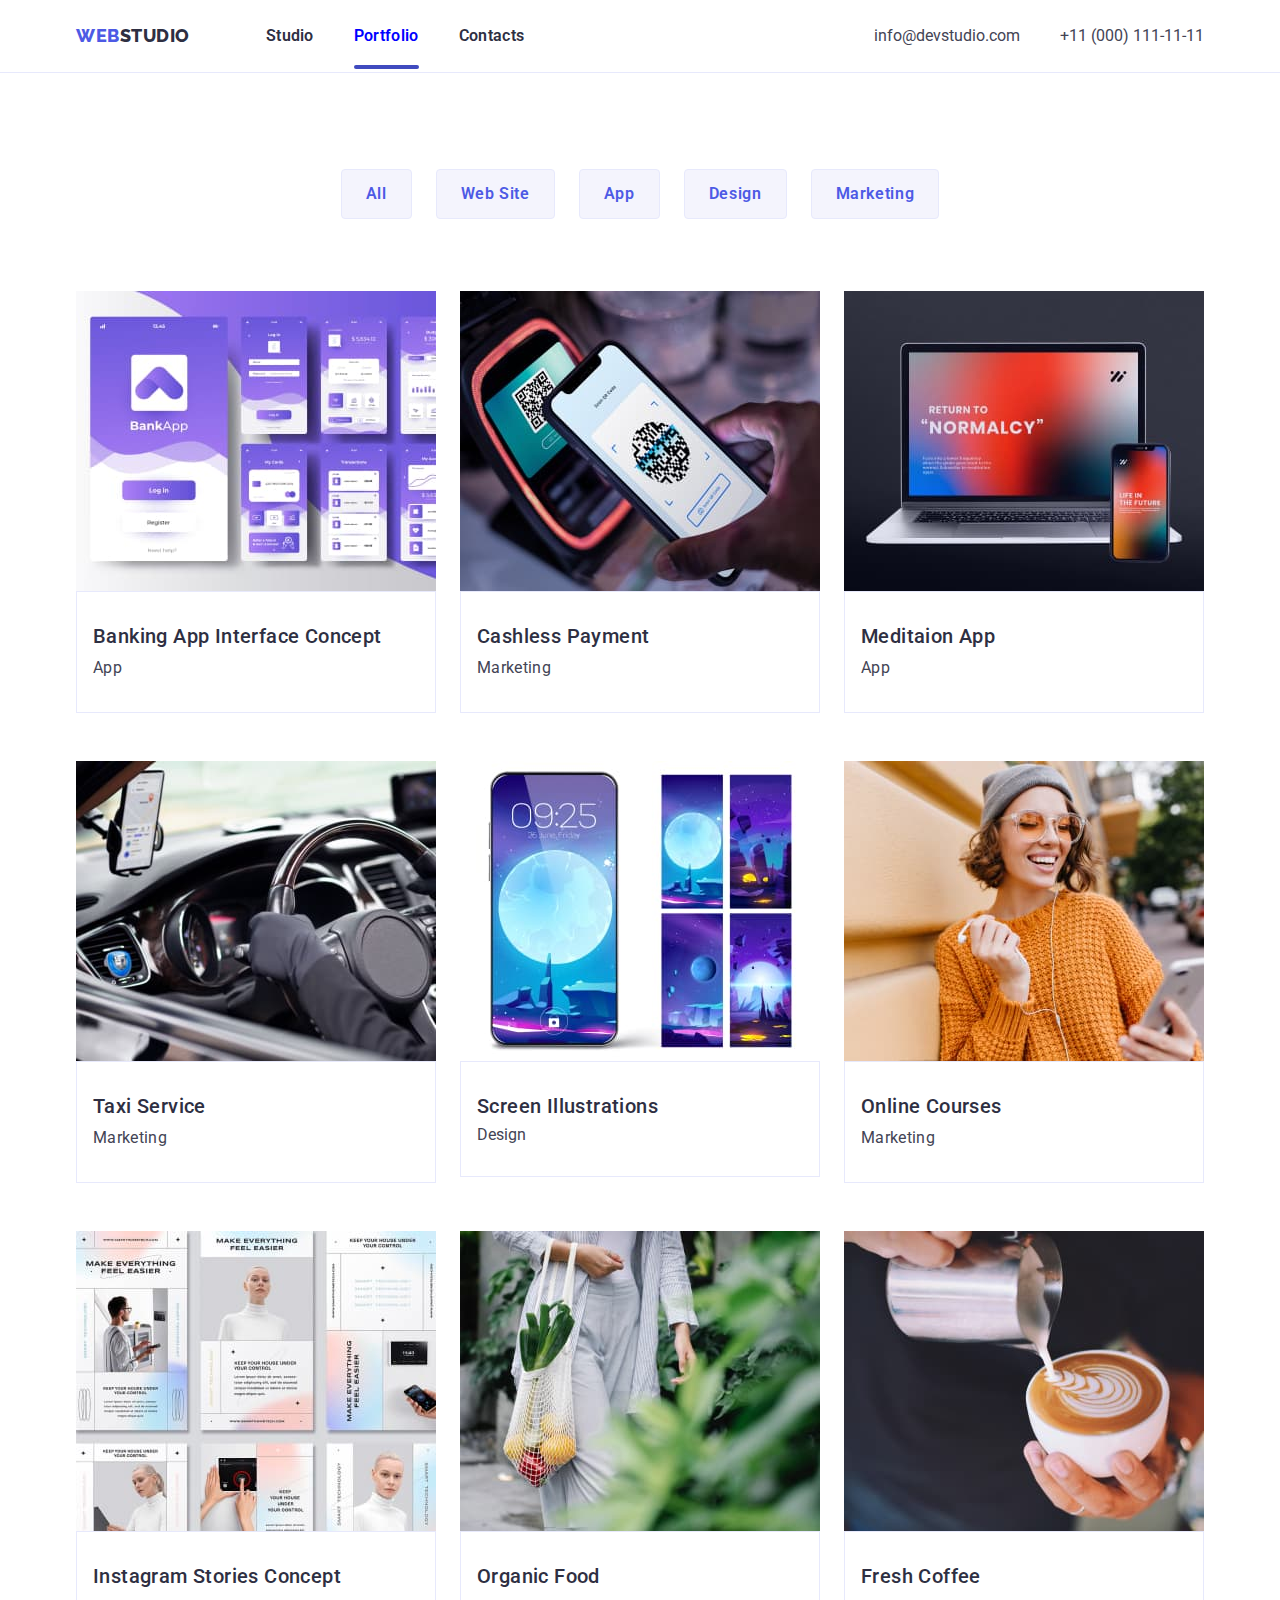
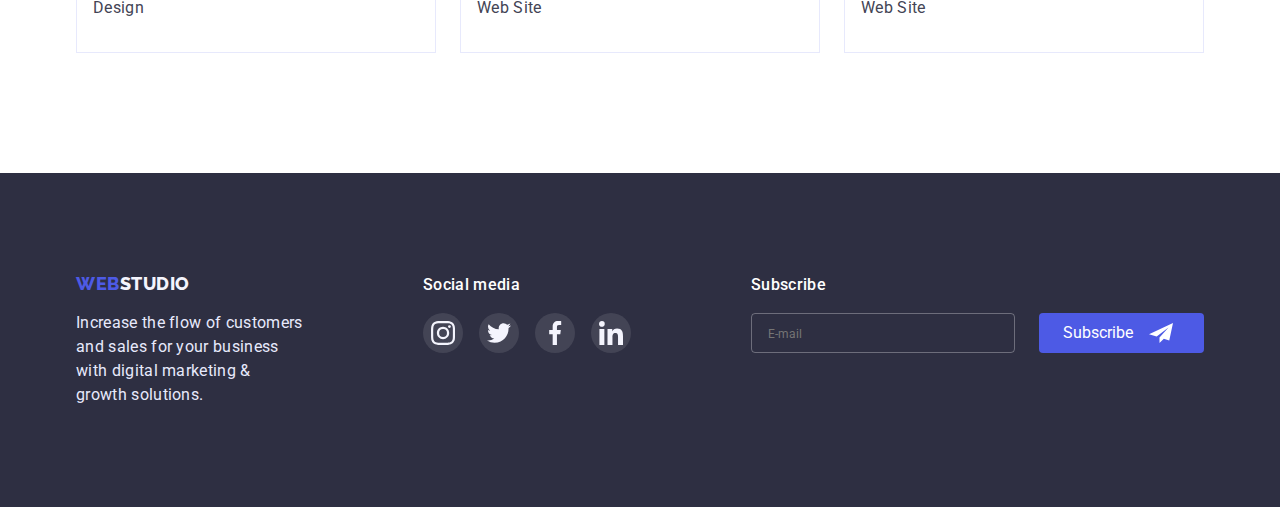
==== portfolio.html @ 8c93fc00 "start" ====
<!DOCTYPE html>
<html lang="en">
  <head>
    <meta charset="UTF-8" />
    <meta http-equiv="X-UA-Compatible" content="IE=edge" />
    <meta name="viewport" content="width=device-width, initial-scale=1.0" />
    <title>Web Studio</title>
    <link rel="preconnect" href="https://fonts.googleapis.com" />
    <link rel="preconnect" href="https://fonts.gstatic.com" crossorigin />
    <link
      href="https://fonts.googleapis.com/css2?family=Raleway:wght@800&family=Roboto:wght@400;500;700;900&display=swap"
      rel="stylesheet"
    />
    <link
      rel="stylesheet"
      href="https://cdnjs.cloudflare.com/ajax/libs/modern-normalize/1.1.0/modern-normalize.min.css"
    />
    <link rel="stylesheet" href="./css/styles.css" />
  </head>
  <body class="site-body">
    <header class="header">
      <div class="container">
        <nav class="header-navigation">
          <a href="./index.html" class="header-logo link logo"
            >WEB<span class="logo-studio">STUDIO</span></a
          >
          <ul class="header-list list">
            <li class="header-item">
              <a class="header-link link" href="./index.html">Studio</a>
            </li>
            <li class="header-item">
              <a class="header-link link current" href="./portfolio.html"
                >Portfolio</a
              >
            </li>
            <li class="header-item">
              <a class="header-link link" href="">Contacts</a>
            </li>
          </ul>
        </nav>
        <a class="header-email link" href="mailto:info@devstudio.com"
          >info@devstudio.com
        </a>
        <a class="header-tel link" href="tel:110001111111"
          >+11 (000) 111-11-11</a
        >
      </div>
    </header>
    <main>
      <section class="filters section">
        <div class="container">
          <h1 class="visually-hidden">Filters</h1>
          <ul class="filters-list list">
            <li class="filters-item">
              <button type="button" class="filters-button btn">All</button>
            </li>
            <li class="filters-item">
              <button type="button" class="filters-button btn">Web Site</button>
            </li>
            <li class="filters-item">
              <button type="button" class="filters-button btn">App</button>
            </li>
            <li class="filters-item">
              <button type="button" class="filters-button btn">Design</button>
            </li>
            <li class="filters-item">
              <button type="button" class="filters-button btn">
                Marketing
              </button>
            </li>
          </ul>
          <ul class="content-list">
            <li class="content list">
              <div class="content-top-wrap">
                <img
                  src="./images/banking-app.jpg"
                  alt="banking-app"
                  width="360"
                  height="300"
                />
                <p class="content-top-text">
                  14 Stylish and User-Friendly App Design Concepts · Task
                  Manager App · Calorie Tracker App · Exotic Fruit Ecommerce App
                  · Cloud Storage App
                </p>
              </div>
              <div class="content-card">
                <h2 class="content-title title">
                  Banking App Interface Concept
                </h2>
                <p class="content-text text">App</p>
              </div>
            </li>
            <li class="content list">
              <div class="content-top-wrap">
                <img
                  src="./images/cashless-payment.jpg"
                  alt="cashless-payment"
                  width="360"
                  height="300"
                />
                <p class="content-top-text">
                  14 Stylish and User-Friendly App Design Concepts · Task
                  Manager App · Calorie Tracker App · Exotic Fruit Ecommerce App
                  · Cloud Storage App
                </p>
              </div>
              <div class="content-card">
                <h2 class="content-title title">Cashless Payment</h2>
                <p class="content-text text">Marketing</p>
              </div>
            </li>
            <li class="content list">
              <div class="content-top-wrap">
                <img
                  src="./images/meditaion-app.jpg"
                  alt="meditaion-app"
                  width="360"
                  height="300"
                />
                <p class="content-top-text">
                  14 Stylish and User-Friendly App Design Concepts · Task
                  Manager App · Calorie Tracker App · Exotic Fruit Ecommerce App
                  · Cloud Storage App
                </p>
              </div>
              <div class="content-card">
                <h2 class="content-title title">Meditaion App</h2>
                <p class="content-text text">App</p>
              </div>
            </li>
            <li class="content list">
              <div class="content-top-wrap">
                <img
                  src="./images/taxi-service.jpg"
                  alt="taxi-service"
                  width="360"
                  height="300"
                />
                <p class="content-top-text">
                  14 Stylish and User-Friendly App Design Concepts · Task
                  Manager App · Calorie Tracker App · Exotic Fruit Ecommerce App
                  · Cloud Storage App
                </p>
              </div>
              <div class="content-card">
                <h2 class="content-title title">Taxi Service</h2>
                <p class="content-text text">Marketing</p>
              </div>
            </li>
            <li class="content list">
              <div class="content-top-wrap">
                <img
                  src="./images/screen-illustrations.jpg"
                  alt="screen-illustrations"
                  width="360"
                  height="300"
                />
                <p class="content-top-text">
                  14 Stylish and User-Friendly App Design Concepts · Task
                  Manager App · Calorie Tracker App · Exotic Fruit Ecommerce App
                  · Cloud Storage App
                </p>
              </div>
              <div class="content-card">
                <h2 class="content-title title">Screen Illustrations</h2>
                <p class="content-text textt">Design</p>
              </div>
            </li>
            <li class="content list">
              <div class="content-top-wrap">
                <img
                  src="./images/online-courses.jpg"
                  alt="online-courses"
                  width="360"
                  height="300"
                />
                <p class="content-top-text">
                  14 Stylish and User-Friendly App Design Concepts · Task
                  Manager App · Calorie Tracker App · Exotic Fruit Ecommerce App
                  · Cloud Storage App
                </p>
              </div>
              <div class="content-card">
                <h2 class="content-title title">Online Courses</h2>
                <p class="content-text text">Marketing</p>
              </div>
            </li>
            <li class="content list">
              <div class="content-top-wrap">
                <img
                  src="./images/instagram-stories.jpg"
                  alt="instagram-stories"
                  width="360"
                  height="300"
                />
                <p class="content-top-text">
                  14 Stylish and User-Friendly App Design Concepts · Task
                  Manager App · Calorie Tracker App · Exotic Fruit Ecommerce App
                  · Cloud Storage App
                </p>
              </div>
              <div class="content-card">
                <h2 class="content-title title">Instagram Stories Concept</h2>
                <p class="content-text text">Design</p>
              </div>
            </li>
            <li class="content list">
              <div class="content-top-wrap">
                <img
                  src="./images/organic-food.jpg"
                  alt="organic-food"
                  width="360"
                  height="300"
                />
                <p class="content-top-text">
                  14 Stylish and User-Friendly App Design Concepts · Task
                  Manager App · Calorie Tracker App · Exotic Fruit Ecommerce App
                  · Cloud Storage App
                </p>
              </div>
              <div class="content-card">
                <h2 class="content-title title">Organic Food</h2>
                <p class="content-text text">Web Site</p>
              </div>
            </li>
            <li class="content list">
              <div class="content-top-wrap">
                <img
                  src="./images/fresh-coffee.jpg"
                  alt="fresh-coffee"
                  width="360"
                  height="300"
                />
                <p class="content-top-text">
                  14 Stylish and User-Friendly App Design Concepts · Task
                  Manager App · Calorie Tracker App · Exotic Fruit Ecommerce App
                  · Cloud Storage App
                </p>
              </div>
              <div class="content-card">
                <h2 class="content-title title">Fresh Coffee</h2>
                <p class="content-text text">Web Site</p>
              </div>
            </li>
          </ul>
        </div>
      </section>
    </main>
    <footer class="footer">
      <div class="container flex">
        <div class="logo-content">
          <a href="" class="footer-logo link logo"
            >WEB<span class="logo-footer-studio">STUDIO</span></a
          >
          <p class="footer-text text">
            Increase the flow of customers and sales for your business with
            digital marketing & growth solutions.
          </p>
        </div>
        <div class="media">
          <h2 class="media-title title">Social media</h2>
          <ul class="media-soc-list list">
            <li class="media-soc-item">
              <a href="" class="media-soc-link link">
                <svg class="media-soc-icon" width="24" height="24">
                  <use href="./images/icons.svg#icon-instagram"></use>
                </svg>
              </a>
            </li>
            <li class="media-soc-item">
              <a href="" class="media-soc-link link">
                <svg class="media-soc-icon" width="24" height="24">
                  <use href="./images/icons.svg#icon-twitter"></use>
                </svg>
              </a>
            </li>
            <li class="media-soc-item">
              <a href="" class="media-soc-link link">
                <svg class="media-soc-icon" width="24" height="24">
                  <use href="./images/icons.svg#icon-facebook"></use>
                </svg>
              </a>
            </li>
            <li class="media-soc-item">
              <a href="" class="media-soc-link link">
                <svg class="media-soc-icon" width="24" height="24">
                  <use href="./images/icons.svg#icon-linkedin"></use>
                </svg>
              </a>
            </li>
          </ul>
        </div>
        <div class="subscribe">
          <h2 class="subscribe-title title">Subscribe</h2>
          <form class="subscribe-form">
            <input
              type="email"
              name="subscribe-email"
              class="subscribe-email"
              placeholder="E-mail"
            />
            <button type="submit" class="subscribe-submit">
              Subscribe
              <svg class="subscribe-soc-icon" width="24" height="24">
                <use href="./images/icons.svg#icon-subscribe"></use>
              </svg>
            </button>
          </form>
        </div>
      </div>
    </footer>
  </body>
</html>
---- css/styles.css ----
:root {
  --main-title-color: #ffffff;
  --title-color: #2e2f42;
  --text-color: #434455;
  --main-background-color: #ffffff;
  --accent-background: #e7e9fc;
  --light-background: #f4f4fd;
  --primary-color: #4d5ae5;
  --button-text: #ffffff;
  --primary-button: #4d5ae5;
  --active-button: #404bbf;
}

p,
h1,
h2,
h3 {
  margin: 0;
}
ul {
  margin: 0;
  padding-left: 0;
}

img {
  display: block;
  max-width: 100%;
  height: auto;
}

body {
  font-family: "Roboto", sans-serif;
  color: var(--text-color);
  background-color: var(--main-background-color);
}

.list {
  list-style: none;
}

.link {
  text-decoration: none;
  color: #434455;
}
.visually-hidden {
  position: absolute;
  width: 1px;
  height: 1px;
  margin: -1px;
  border: 0;
  padding: 0;
  white-space: nowrap;
  clip-path: inset(100%);
  clip: rect(0 0 0 0);
  overflow: hidden;
}

.container {
  width: 1158px;
  padding-left: 15px;
  padding-right: 15px;
  margin: 0 auto;
}

.section {
  padding-top: 120px;
  padding-bottom: 120px;
}

.pre-title {
  font-weight: 700;
  font-size: 36px;
  line-height: 1.11;
  text-align: center;
  letter-spacing: 0.02em;
  text-transform: capitalize;
  color: var(--title-color);
}

.title {
  font-weight: 500;
  font-size: 20px;
  line-height: 1.2;
  letter-spacing: 0.02em;
  color: var(--title-color);
}

.text {
  font-size: 16px;
  line-height: 1.5;
  letter-spacing: 0.02em;
  color: var(--text-color);
}

.logo {
  font-family: "Raleway", sans-serif;
  font-weight: 800;
  font-size: 18px;
  display: flex;
  align-items: center;
  letter-spacing: 0.03em;
  text-transform: uppercase;
  color: var(--primary-color);
}

/* ----------------------HEADER--------------------- */

.header > .container {
  display: flex;
  align-items: center;
}

.header {
  border-bottom: 1px solid #e7e9fc;
}

.header-navigation {
  display: flex;
  justify-content: flex-start;
  margin-right: auto;
}

.header-list {
  display: flex;
  gap: 40px;
}

.header-logo .logo-studio {
  line-height: 1.33;
}

.logo-studio {
  color: var(--title-color);
  margin-right: 76px;
}

.header-item {
  font-weight: 600;
  font-size: 16px;
  line-height: 1.5;
  letter-spacing: 0.02em;
  color: var(--title-color);
  padding-top: 24px;
  padding-bottom: 24px;
}

.header-link {
  position: relative;
  color: var(--title-color);
  transition: color 250ms cubic-bezier(0.4, 0, 0.2, 1);
}

.header-link.link.current {
  color: blue;
}

.header-link.current::after {
  content: "";
  position: absolute;
  width: 100%;
  height: 4px;
  left: 0;
  bottom: -24px;
  background: var(--active-button);
  border-radius: 2px;
}

.header-link:hover,
.header-link:focus {
  color: var(--active-button);
}

.header-email .header-tel {
  font-size: 16px;
  line-height: 1.5;
  letter-spacing: 0.02em;
  transition: color 250ms cubic-bezier(0.4, 0, 0.2, 1);
}

.header-email {
  margin-right: 40px;
}

.header-email:hover,
.header-email:focus,
.header-tel:hover,
.header-tel:focus {
  color: var(--active-button);
}

/* ----------------------HERO--------------------- */

.hero {
  max-width: 1440px;
  height: 600px;
  padding-top: 192px;
  padding-bottom: 192px;
  margin: auto;
  text-align: center;
  background-color: #2e2f42;
  background-image: linear-gradient(
      rgba(46, 47, 66, 0.7),
      rgba(46, 47, 66, 0.7)
    ),
    url(../images/hero-bg.jpg);
  background-repeat: no-repeat;
  background-position: center;
  background-size: cover;
}

.hero-title {
  max-width: 496px;
  font-weight: 600;
  font-size: 56px;
  line-height: 1.07;
  letter-spacing: 0.02em;
  color: var(--main-title-color);
  margin: auto;
  margin-bottom: 48px;
}

.hero-button:hover,
.hero-button:focus {
  color: var(--button-text);
  background-color: var(--active-button);
  box-shadow: 0px 4px 4px rgba(0, 0, 0, 0.15);
}

.btn {
  font-family: inherit;
  font-weight: 600;
  font-size: 16px;
  display: flex;
  align-items: center;
  letter-spacing: 0.04em;
  cursor: pointer;
}

.hero-button {
  display: block;
  margin: auto;
  width: 169px;
  height: 56px;
  line-height: 1.19;
  color: var(--button-text);
  background-color: var(--primary-button);
  border-radius: 4px;
  border: transparent;
  transition: background-color 250ms cubic-bezier(0.4, 0, 0.2, 1),
    color 250ms cubic-bezier(0.4, 0, 0.2, 1),
    box-shadow 250ms cubic-bezier(0.4, 0, 0.2, 1);
}

/* ------------------features------------------- */

.features > .container {
  display: flex;
  align-items: center;
}

.features-icon {
  display: flex;
  align-items: center;
  justify-content: center;
  width: 264px;
  height: 112px;
  background-color: var(--light-background);
  border-radius: 4px;
  margin-bottom: 8px;
}

.features-list {
  display: flex;
  gap: 24px;
}

.features-item {
  max-width: 264px;
}
.features-title {
  margin-bottom: 8px;
}

/* --------------------ABOUT------------------- */

.without {
  padding-top: 0px;
}
.about-title {
  margin-bottom: 72px;
}

.about-list {
  display: flex;
  gap: 24px;
}

.features .about {
  background-color: var(--main-background-color);
}

/* --------------------TEAM------------------- */

.team {
  background-color: var(--light-background);
  text-align: center;
}

.team-main-title {
  margin-bottom: 72px;
}
.team-title {
  margin-bottom: 8px;
}

.team-list {
  display: flex;
  gap: 24px;
  align-items: center;
}

.team-item {
  width: calc((100% - 72px) / 4);
  box-shadow: 0px 1px 6px rgba(46, 47, 66, 0.08),
    0px 1px 1px rgba(46, 47, 66, 0.16), 0px 2px 1px rgba(46, 47, 66, 0.08);
  border-radius: 0px 0px 4px 4px;
}

.team-content {
  padding: 32px 16px;
}

.team-text {
  margin-bottom: 8px;
}

.team-item {
  background-color: var(--main-background-color);
}
.team-soc-item {
  width: 40px;
  height: 40px;
}

.team-soc-link {
  width: 100%;
  height: 100%;
  background-color: var(--primary-button);
  border-radius: 50%;
  display: flex;
  align-items: center;
  justify-content: center;
  transition: background-color 250ms cubic-bezier(0.4, 0, 0.2, 1);
}

.team-soc-list {
  display: flex;
  justify-content: center;
  gap: 24px;
}

.team-soc-link:hover,
.team-soc-link:focus {
  background-color: var(--active-button);
}

/* --------------------CUSTOMERS------------------- */

.Clients {
  padding-top: 130px;
}

.clients-title {
  margin-bottom: 72px;
}

.clients-list {
  display: flex;
  gap: 24px;
}

.clients-item {
  width: calc((100% - 120px) / 6);
  height: 88px;
}

.clients-link {
  width: 100%;
  height: 100%;
  border: 1px solid #8e8f99;
  border-radius: 4px;
  display: flex;
  align-items: center;
  justify-content: center;
  transition: border-color 250ms cubic-bezier(0.4, 0, 0.2, 1);
}

.clients-icon {
  fill: #8e8f99;
  transition: fill 250ms cubic-bezier(0.4, 0, 0.2, 1);
}

.clients-link:hover,
.clients-link:focus {
  border-color: var(--primary-button);
}

.clients-link:hover .clients-icon {
  fill: var(--primary-button);
}

.clients-link:focus .clients-icon {
  fill: var(--primary-button);
}

/* --------------------PORTFOLIO-FILTERS------------------- */
.filters {
  padding-top: 96px;
}

.filters-list {
  display: flex;
  flex-wrap: wrap;
  justify-content: center;
  gap: 24px;
  margin-bottom: 72px;
}

.filters-button {
  line-height: 1.5;
  text-align: center;
  color: var(--primary-color);
  background-color: var(--light-background);
  padding: 12px 24px;
  border: 1px solid #e7e9fc;
  border-radius: 4px;
  transition: background-color 250ms cubic-bezier(0.4, 0, 0.2, 1),
    color 250ms cubic-bezier(0.4, 0, 0.2, 1),
    box-shadow 250ms cubic-bezier(0.4, 0, 0.2, 1);
}
.filters-button:hover,
.filters-button:focus {
  background-color: var(--active-button);
  color: var(--button-text);
  box-shadow: 0px 3px 1px rgba(0, 0, 0, 0.1), 0px 2px 1px rgba(0, 0, 0, 0.08),
    0px 2px 2px rgba(0, 0, 0, 0.12);
  border-radius: 4px;
}

.content-list {
  display: flex;
  flex-wrap: wrap;
  column-gap: 24px;
  row-gap: 48px;
}

.content {
  width: calc((100% - 48px) / 3);
  transition: box-shadow 250ms cubic-bezier(0.4, 0, 0.2, 1);
}

.content:hover .content-top-text {
  transform: translateY(0);
}

.content-card {
  padding: 32px 16px;
  border: 1px solid #e7e9fc;
}

.content:hover {
  box-shadow: 0px 1px 6px rgba(46, 47, 66, 0.08),
    0px 1px 1px rgba(46, 47, 66, 0.16), 0px 2px 1px rgba(46, 47, 66, 0.08);
}

.content-title {
  margin-bottom: 8px;
}
.content-top-wrap {
  position: relative;
  overflow: hidden;
}

.content-top-text {
  position: absolute;
  top: 0;
  font-weight: 400;
  font-size: 16px;
  line-height: 1.5;
  letter-spacing: 0.02em;
  color: var(--light-background);
  padding: 40px 32px;
  background-color: var(--primary-color);
  height: 100%;
  transform: translateY(100%);
  transition: transform 250ms cubic-bezier(0.4, 0, 0.2, 1);
  overflow: auto;
}

/* ----------------------FOOTER--------------------- */

.footer {
  padding-top: 100px;
  padding-bottom: 100px;
  background-color: var(--title-color);
}

.footer-logo {
  display: block;
  margin-bottom: 16px;
  font-family: "Raleway", sans-serif;
  font-weight: 800;
  font-size: 18px;
  letter-spacing: 0.03em;
  text-transform: uppercase;
  color: var(--primary-color);
}

.footer-logo .logo-footer-studio {
  line-height: 1.17;
}

.logo-footer-studio {
  color: var(--light-background);
}

.footer-text {
  color: var(--accent-background);
  max-width: 264px;
  gap: 120px;
}

.flex {
  display: flex;
  gap: 120px;
}

.media-title,
.subscribe-title {
  font-size: 16px;
  line-height: 1.5;
  color: #ffffff;
  margin-bottom: 16px;
}

.media-soc-item {
  width: 40px;
  height: 40px;
  border-radius: 50%;
}

.media-soc-link {
  display: flex;
  align-items: center;
  justify-content: center;
  width: 100%;
  height: 100%;
  background-color: rgba(255, 255, 255, 0.1);
  border-radius: 50%;
}

.media-soc-list {
  display: flex;
  justify-content: center;
  gap: 16px;
}

.media-soc-link {
  fill: rgba(255, 255, 255, 0.1);
  transition: background-color 250ms cubic-bezier(0.4, 0, 0.2, 1);
}

.media-soc-link:hover,
.media-soc-link:focus {
  background-color: #31d0aa;
}

.subscribe-form {
  display: flex;
  justify-content: center;
  gap: 24px;
}

.subscribe-email {
  width: 264px;
  height: 40px;
  color: var(--main-title-color);
  background-color: transparent;
  outline: none;
  border: 1px solid rgba(255, 255, 255, 0.3);
  border-radius: 4px;
  transition: border-color 250ms cubic-bezier(0.4, 0, 0.2, 1);
  padding: 8px 16px;
}

.subscribe-email:focus {
  border-color: var(--primary-button);
}

.subscribe-submit {
  display: inline-flex;
  align-items: center;
  width: 165px;
  height: 40px;
  padding: 8px 24px;
  border-radius: 4px;
  border: transparent;
  background-color: var(--primary-button);
  color: var(--button-text);
  cursor: pointer;
  transition: background-color 250ms cubic-bezier(0.4, 0, 0.2, 1);
}

.subscribe-submit:hover,
.subscribe-submit:focus {
  background-color: var(--active-button);
}

.subscribe-soc-icon {
  margin-left: 16px;
}

.subscribe-email::placeholder {
  font-size: 12px;
  line-height: 2;
}
/* ---------------------BACKDROP--------------------- */
.backdrop {
  position: fixed;
  top: 0;
  width: 100%;
  height: 100%;
  background-color: rgba(46, 47, 66, 0.4);
  transition: opacity 250ms cubic-bezier(0.4, 0, 0.2, 1),
    visibility 250ms cubic-bezier(0.4, 0, 0.2, 1);
  z-index: 100;
}

.modal {
  position: absolute;
  top: 50%;
  left: 50%;
  width: 408px;
  min-height: 576px;
  padding: 24px;
  background: #fcfcfc;
  box-shadow: 0px 1px 1px rgba(0, 0, 0, 0.14), 0px 1px 3px rgba(0, 0, 0, 0.12),
    0px 2px 1px rgba(0, 0, 0, 0.2);
  border-radius: 4px;
  transform: translate(-50%, -50%) skew(-5deg);
  transition: transform 250ms cubic-bezier(0.4, 0, 0.2, 1);
}

.modal-close-btn {
  display: block;
  margin-left: auto;
  margin-bottom: 24px;
  width: 24px;
  height: 24px;
  border-radius: 50%;
  padding: 0;
  background-color: #e7e9fc;
  border: 1px solid rgba(0, 0, 0, 0.1);
  transition: background-color 250ms cubic-bezier(0.4, 0, 0.2, 1);
}

.modal-close-btn:hover,
.modal-close-btn:focus {
  background-color: var(--active-button);
}

.modal-close-btn:hover .modal-close-icon,
.modal-close-btn:focus .modal-close-icon {
  fill: var(--button-text);
}

.modal-close-icon {
  transition: fill 250ms cubic-bezier(0.4, 0, 0.2, 1);
}

.backdrop.is-hidden .modal {
  transform: translate(-50%, -50%) skew(0);
}

.is-hidden {
  visibility: hidden;
  opacity: 0;
  pointer-events: none;
}

/* ---------------------MODAL_FORM---------------------  */

.modal-title {
  margin-bottom: 14px;
  font-weight: 500;
  font-size: 16px;
  line-height: 1.5;
  text-align: center;
  letter-spacing: 0.02em;
  color: #2e2f42;
}

.input-text {
  font-size: 12px;
  line-height: 1.33;
}

.modal-form {
  display: flex;
  flex-direction: column;
}

.modal-input-wrapper {
  position: relative;
  margin-top: 4px;
  margin-bottom: 8px;
}

.modal-input-icon {
  position: absolute;
  top: 50%;
  left: 16px;
  transform: translateY(-50%);
  transition: fill 250ms cubic-bezier(0.4, 0, 0.2, 1);
}

.modal-form-input {
  width: 100%;
  height: 40px;
  padding-left: 38px;
  font-size: 12px;
  background-color: transparent;
  border: 1px solid rgba(33, 33, 33, 0.2);
  border-radius: 4px;
  outline: none;
  transition: border-color 250ms cubic-bezier(0.4, 0, 0.2, 1);
}

.modal-form-input:focus {
  border-color: var(--primary-button);
}

.modal-form-input:focus + .modal-input-icon {
  fill: var(--primary-button);
}

.modal-comment {
  width: 100%;
  height: 120px;
  resize: none;
  border: 1px solid rgba(33, 33, 33, 0.2);
  border-radius: 4px;
  background-color: transparent;
  outline: none;
  padding: 8px 16px;
  margin-top: 4px;
  margin-bottom: 16px;
}

.modal-comment::placeholder {
  font-size: 12px;
  line-height: 1.33;
}

.check-text {
  display: flex;
  justify-content: center;
  font-size: 12px;
  line-height: 1.33;
  margin-bottom: 24px;
}

.check-text span {
  display: flex;
  align-items: center;
  justify-content: center;
  width: 16px;
  height: 16px;
  background-color: var(--main-background-color);
  border: 1.25px solid #2e2f42;
  border-radius: 2px;
  margin-right: 8px;
  display: flex;
  align-items: center;
  justify-content: center;
  fill: transparent;
  transition: fill 250ms cubic-bezier(0.4, 0, 0.2, 1);
}

.policy-link {
  color: var(--primary-button);
}

.input-check:checked + .check-text span {
  background-color: var(--active-button);
  border: none;
  fill: var(--light-background);
}

.modal-submit {
  margin-bottom: 24px;
}
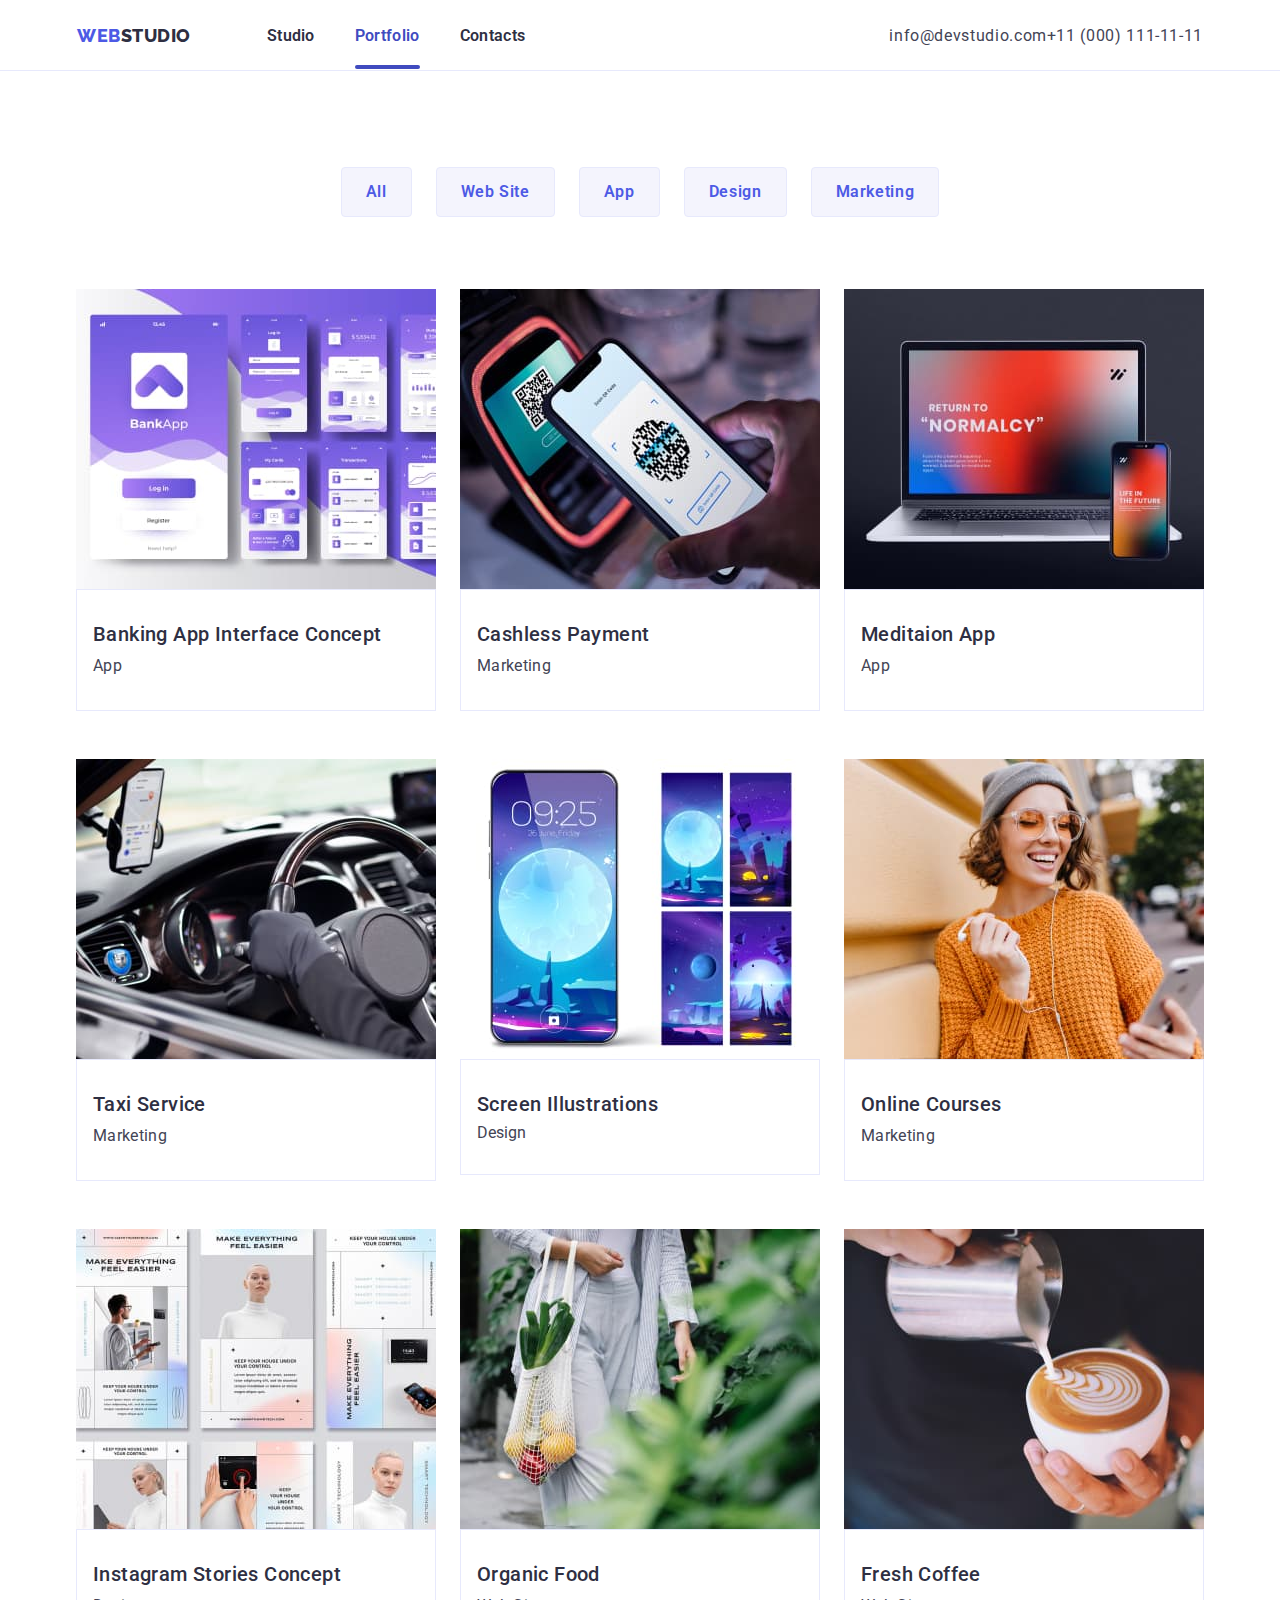
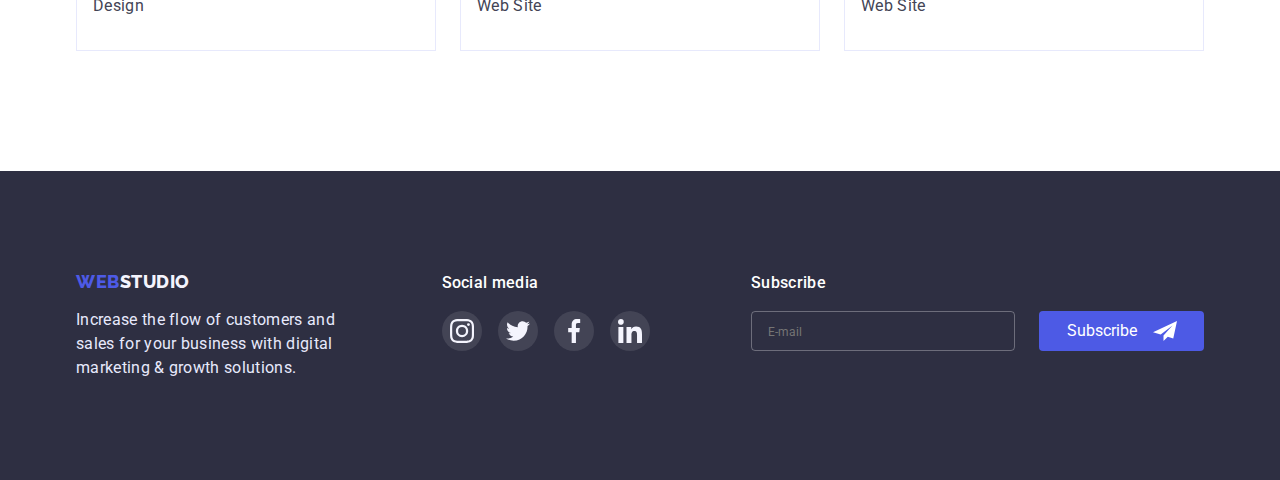
==== commit db39953d: "page index" ====
--- a/portfolio.html
+++ b/portfolio.html
@@ -16,6 +16,9 @@
       href="https://cdnjs.cloudflare.com/ajax/libs/modern-normalize/1.1.0/modern-normalize.min.css"
     />
     <link rel="stylesheet" href="./css/styles.css" />
+    <link rel="stylesheet" href="./css/mobile.css" />
+    <link rel="stylesheet" href="./css/tablet.css" />
+    <link rel="stylesheet" href="./css/desktop.css" />
   </head>
   <body class="site-body">
     <header class="header">
--- a/css/styles.css
+++ b/css/styles.css
@@ -34,6 +34,15 @@
   background-color: var(--main-background-color);
 }
 
+.btn {
+  font-family: inherit;
+  font-weight: 600;
+  font-size: 16px;
+  display: flex;
+  align-items: center;
+  letter-spacing: 0.04em;
+  cursor: pointer;
+}
 .list {
   list-style: none;
 }
@@ -42,6 +51,66 @@
   text-decoration: none;
   color: #434455;
 }
+
+.container {
+  /* width: 1158px; */
+  width: 100%;
+  padding-left: 15px;
+  padding-right: 15px;
+  margin: 0 auto;
+}
+
+.section {
+  padding-top: 120px;
+  padding-bottom: 120px;
+}
+
+.pre-title {
+  font-weight: 700;
+  font-size: 36px;
+  line-height: 1.11;
+  text-align: center;
+  letter-spacing: 0.02em;
+  text-transform: capitalize;
+  color: var(--title-color);
+}
+
+.title {
+  font-weight: 500;
+  font-size: 20px;
+  line-height: 1.2;
+  letter-spacing: 0.02em;
+  color: var(--title-color);
+}
+
+.text {
+  font-size: 16px;
+  line-height: 1.5;
+  letter-spacing: 0.02em;
+  color: var(--text-color);
+}
+
+.logo {
+  font-family: "Raleway", sans-serif;
+  font-weight: 800;
+  font-size: 18px;
+  display: flex;
+  align-items: center;
+  letter-spacing: 0.03em;
+  text-transform: uppercase;
+  color: var(--primary-color);
+}
+
+.is-hidden {
+  visibility: hidden;
+  opacity: 0;
+  pointer-events: none;
+}
+
+.no-scroll {
+  overflow: hidden;
+}
+
 .visually-hidden {
   position: absolute;
   width: 1px;
@@ -54,147 +123,180 @@
   clip: rect(0 0 0 0);
   overflow: hidden;
 }
-
-.container {
-  width: 1158px;
-  padding-left: 15px;
-  padding-right: 15px;
-  margin: 0 auto;
-}
-
-.section {
-  padding-top: 120px;
-  padding-bottom: 120px;
-}
-
-.pre-title {
+/* ----------------------HEADER--------------------- */
+
+.header > .container {
+  position: relative;
+  display: flex;
+  align-items: center;
+  justify-content: space-between;
+  padding: 24px 16px;
+}
+
+.header {
+  border-bottom: 1px solid #e7e9fc;
+}
+
+.header-logo .logo-studio {
+  line-height: 1.33;
+}
+
+.logo-studio {
+  color: var(--title-color);
+  margin-right: 76px;
+}
+
+.mob-menu-open {
+  background-color: transparent;
+  border: none;
+  padding: 0;
+  height: 22px;
+}
+
+.mob-menu-open-icon {
+  stroke: var(--title-color);
+}
+
+@media screen and (max-width: 767px) {
+  .header-list,
+  .header-email,
+  .header-tel,
+  .header-contacts {
+    display: none;
+  }
+}
+
+/* -------------MOBILE MENU-------------------- */
+
+.mobile-menu {
+  position: fixed;
+  top: 0;
+  left: 0;
+  z-index: 100;
+  width: 100vw;
+  height: 100vh;
+  padding: 40px;
+  transition: opacity 250ms cubic-bezier(0.4, 0, 0.2, 1),
+    visibility 250ms cubic-bezier(0.4, 0, 0.2, 1);
+  background-color: #ffffff;
+}
+
+.mobile-menu > .container {
+  width: 100%;
+  height: 100%;
+  display: flex;
+  flex-direction: column;
+  justify-content: space-between;
+  overflow: auto;
+}
+
+.mobile-item:not(:last-child) {
+  margin-bottom: 24px;
+}
+
+.mobile-link.current {
+  color: var(--active-button);
+}
+
+.mobile-link {
   font-weight: 700;
   font-size: 36px;
   line-height: 1.11;
-  text-align: center;
   letter-spacing: 0.02em;
-  text-transform: capitalize;
-  color: var(--title-color);
-}
-
-.title {
+  color: #2e2f42;
+}
+
+.mobile-link :hover,
+.mobile-link :focus {
+  color: var(--active-button);
+}
+
+.mob-menu-close {
+  position: absolute;
+  top: 24px;
+  right: 16px;
+  padding: 0;
+  display: flex;
+  align-items: center;
+  justify-content: center;
+  width: 24px;
+  height: 24px;
+  border-radius: 50%;
+  background: #e7e9fc;
+  border: 1px solid rgba(0, 0, 0, 0.1);
+  transition: background-color 250ms cubic-bezier(0.4, 0, 0.2, 1);
+}
+
+.mob-menu-close:hover,
+.mob-menu-close:focus {
+  background-color: var(--active-button);
+}
+
+.mob-menu-close:hover .mob-menu-close-icon,
+.mob-menu-close:focus .mob-menu-close-icon {
+  fill: var(--button-text);
+}
+
+.mob-menu-close-icon {
+  transition: fill 250ms cubic-bezier(0.4, 0, 0.2, 1);
+}
+
+.mobile-tel {
+  display: inline-block;
+  font-weight: 600;
+  font-size: 21px;
+  line-height: 1.11;
+  color: #4d5ae5;
+  margin-top: 20px;
+  margin-bottom: 20px;
+}
+
+.mobile-email {
   font-weight: 500;
   font-size: 20px;
   line-height: 1.2;
   letter-spacing: 0.02em;
-  color: var(--title-color);
-}
-
-.text {
-  font-size: 16px;
-  line-height: 1.5;
-  letter-spacing: 0.02em;
-  color: var(--text-color);
-}
-
-.logo {
-  font-family: "Raleway", sans-serif;
-  font-weight: 800;
-  font-size: 18px;
-  display: flex;
-  align-items: center;
-  letter-spacing: 0.03em;
-  text-transform: uppercase;
-  color: var(--primary-color);
-}
-
-/* ----------------------HEADER--------------------- */
-
-.header > .container {
-  display: flex;
-  align-items: center;
-}
-
-.header {
-  border-bottom: 1px solid #e7e9fc;
-}
-
-.header-navigation {
-  display: flex;
-  justify-content: flex-start;
-  margin-right: auto;
-}
-
-.header-list {
-  display: flex;
-  gap: 40px;
-}
-
-.header-logo .logo-studio {
-  line-height: 1.33;
-}
-
-.logo-studio {
-  color: var(--title-color);
-  margin-right: 76px;
-}
-
-.header-item {
-  font-weight: 600;
-  font-size: 16px;
-  line-height: 1.5;
-  letter-spacing: 0.02em;
-  color: var(--title-color);
-  padding-top: 24px;
-  padding-bottom: 24px;
-}
-
-.header-link {
-  position: relative;
-  color: var(--title-color);
-  transition: color 250ms cubic-bezier(0.4, 0, 0.2, 1);
-}
-
-.header-link.link.current {
-  color: blue;
-}
-
-.header-link.current::after {
-  content: "";
-  position: absolute;
-  width: 100%;
-  height: 4px;
-  left: 0;
-  bottom: -24px;
-  background: var(--active-button);
-  border-radius: 2px;
-}
-
-.header-link:hover,
-.header-link:focus {
+  color: #434455;
+}
+
+.mobile-tel:hover,
+.mobile-tel:focus,
+.mobile-email:hover,
+.mobile-email:focus {
   color: var(--active-button);
 }
 
-.header-email .header-tel {
-  font-size: 16px;
-  line-height: 1.5;
-  letter-spacing: 0.02em;
-  transition: color 250ms cubic-bezier(0.4, 0, 0.2, 1);
-}
-
-.header-email {
-  margin-right: 40px;
-}
-
-.header-email:hover,
-.header-email:focus,
-.header-tel:hover,
-.header-tel:focus {
-  color: var(--active-button);
-}
-
+.mobile-soc-list {
+  display: flex;
+  justify-content: space-around;
+  margin-top: 20px;
+}
+
+.mobile-soc-item {
+  width: 40px;
+  height: 40px;
+}
+
+.mobile-soc-link {
+  width: 100%;
+  height: 100%;
+  background-color: #4d5ae5;
+  border-radius: 50%;
+  display: flex;
+  align-items: center;
+  justify-content: center;
+  transition: background-color 250ms cubic-bezier(0.4, 0, 0.2, 1);
+}
+
+.mobile-soc-link:hover,
+.mobile-soc-link:focus {
+  background-color: var(--active-button);
+}
 /* ----------------------HERO--------------------- */
 
 .hero {
-  max-width: 1440px;
-  height: 600px;
-  padding-top: 192px;
-  padding-bottom: 192px;
+  padding-top: 112px;
+  padding-bottom: 112px;
   margin: auto;
   text-align: center;
   background-color: #2e2f42;
@@ -202,21 +304,32 @@
       rgba(46, 47, 66, 0.7),
       rgba(46, 47, 66, 0.7)
     ),
-    url(../images/hero-bg.jpg);
+    url(../images/hero-bg-mob.jpg);
   background-repeat: no-repeat;
   background-position: center;
   background-size: cover;
 }
 
+@media (min-device-pixel-ratio: 2),
+  (min-resolution: 192dpi),
+  (min-resolution: 2dppx) {
+  .hero {
+    background-image: linear-gradient(
+        rgba(46, 47, 66, 0.7),
+        rgba(46, 47, 66, 0.7)
+      ),
+      url("../images/hero-bg-mob@2x.jpg");
+  }
+}
+
 .hero-title {
-  max-width: 496px;
-  font-weight: 600;
-  font-size: 56px;
-  line-height: 1.07;
+  font-weight: 700;
+  font-size: 34px;
+  line-height: 1.11;
   letter-spacing: 0.02em;
   color: var(--main-title-color);
   margin: auto;
-  margin-bottom: 48px;
+  margin-bottom: 72px;
 }
 
 .hero-button:hover,
@@ -224,16 +337,6 @@
   color: var(--button-text);
   background-color: var(--active-button);
   box-shadow: 0px 4px 4px rgba(0, 0, 0, 0.15);
-}
-
-.btn {
-  font-family: inherit;
-  font-weight: 600;
-  font-size: 16px;
-  display: flex;
-  align-items: center;
-  letter-spacing: 0.04em;
-  cursor: pointer;
 }
 
 .hero-button {
@@ -254,49 +357,27 @@
 /* ------------------features------------------- */
 
 .features > .container {
-  display: flex;
-  align-items: center;
-}
-
-.features-icon {
-  display: flex;
-  align-items: center;
-  justify-content: center;
-  width: 264px;
-  height: 112px;
-  background-color: var(--light-background);
-  border-radius: 4px;
+  padding-top: 96px;
+  padding-bottom: 96px;
+}
+
+@media screen and (max-width: 1199px) {
+  .features-icon,
+  .about {
+    display: none;
+  }
+}
+
+.features-title {
+  font-weight: 700;
+  font-size: 36px;
+  line-height: 1.11;
   margin-bottom: 8px;
-}
-
-.features-list {
-  display: flex;
-  gap: 24px;
-}
-
-.features-item {
-  max-width: 264px;
-}
-.features-title {
-  margin-bottom: 8px;
-}
-
-/* --------------------ABOUT------------------- */
-
-.without {
-  padding-top: 0px;
-}
-.about-title {
+  text-align: center;
+}
+
+.features-item:not(:last-child) {
   margin-bottom: 72px;
-}
-
-.about-list {
-  display: flex;
-  gap: 24px;
-}
-
-.features .about {
-  background-color: var(--main-background-color);
 }
 
 /* --------------------TEAM------------------- */
@@ -304,6 +385,8 @@
 .team {
   background-color: var(--light-background);
   text-align: center;
+  padding-top: 96px;
+  padding-bottom: 128px;
 }
 
 .team-main-title {
@@ -315,12 +398,14 @@
 
 .team-list {
   display: flex;
-  gap: 24px;
+  flex-wrap: wrap;
+  flex-direction: column;
+  row-gap: 72px;
   align-items: center;
 }
 
 .team-item {
-  width: calc((100% - 72px) / 4);
+  background-color: var(--main-background-color);
   box-shadow: 0px 1px 6px rgba(46, 47, 66, 0.08),
     0px 1px 1px rgba(46, 47, 66, 0.16), 0px 2px 1px rgba(46, 47, 66, 0.08);
   border-radius: 0px 0px 4px 4px;
@@ -334,9 +419,6 @@
   margin-bottom: 8px;
 }
 
-.team-item {
-  background-color: var(--main-background-color);
-}
 .team-soc-item {
   width: 40px;
   height: 40px;
@@ -366,8 +448,9 @@
 
 /* --------------------CUSTOMERS------------------- */
 
-.Clients {
-  padding-top: 130px;
+.clients {
+  padding-top: 96px;
+  padding-bottom: 96px;
 }
 
 .clients-title {
@@ -376,12 +459,14 @@
 
 .clients-list {
   display: flex;
-  gap: 24px;
+  flex-wrap: wrap;
+  row-gap: 72px;
+  column-gap: 16px;
 }
 
 .clients-item {
-  width: calc((100% - 120px) / 6);
   height: 88px;
+  width: calc((100% - 16px) / 2);
 }
 
 .clients-link {
@@ -414,6 +499,7 @@
 }
 
 /* --------------------PORTFOLIO-FILTERS------------------- */
+
 .filters {
   padding-top: 96px;
 }
@@ -438,6 +524,7 @@
     color 250ms cubic-bezier(0.4, 0, 0.2, 1),
     box-shadow 250ms cubic-bezier(0.4, 0, 0.2, 1);
 }
+
 .filters-button:hover,
 .filters-button:focus {
   background-color: var(--active-button);
@@ -499,9 +586,15 @@
 
 /* ----------------------FOOTER--------------------- */
 
+.footer > .container {
+  display: flex;
+  flex-direction: column;
+  align-items: center;
+}
+
 .footer {
-  padding-top: 100px;
-  padding-bottom: 100px;
+  padding-top: 96px;
+  padding-bottom: 96px;
   background-color: var(--title-color);
 }
 
@@ -516,8 +609,10 @@
   color: var(--primary-color);
 }
 
-.footer-logo .logo-footer-studio {
+.footer-logo,
+.logo-footer-studio {
   line-height: 1.17;
+  text-align: center;
 }
 
 .logo-footer-studio {
@@ -526,13 +621,12 @@
 
 .footer-text {
   color: var(--accent-background);
-  max-width: 264px;
-  gap: 120px;
-}
-
-.flex {
-  display: flex;
-  gap: 120px;
+  max-width: 268px;
+}
+
+.logo-content,
+.media {
+  margin-bottom: 72px;
 }
 
 .media-title,
@@ -541,6 +635,7 @@
   line-height: 1.5;
   color: #ffffff;
   margin-bottom: 16px;
+  text-align: center;
 }
 
 .media-soc-item {
@@ -575,14 +670,8 @@
   background-color: #31d0aa;
 }
 
-.subscribe-form {
-  display: flex;
-  justify-content: center;
-  gap: 24px;
-}
-
 .subscribe-email {
-  width: 264px;
+  width: 100%;
   height: 40px;
   color: var(--main-title-color);
   background-color: transparent;
@@ -591,6 +680,7 @@
   border-radius: 4px;
   transition: border-color 250ms cubic-bezier(0.4, 0, 0.2, 1);
   padding: 8px 16px;
+  margin-bottom: 16px;
 }
 
 .subscribe-email:focus {
@@ -598,8 +688,10 @@
 }
 
 .subscribe-submit {
-  display: inline-flex;
-  align-items: center;
+  display: flex;
+  justify-content: center;
+  align-items: center;
+  margin: 0 auto;
   width: 165px;
   height: 40px;
   padding: 8px 24px;
@@ -624,7 +716,9 @@
   font-size: 12px;
   line-height: 2;
 }
+
 /* ---------------------BACKDROP--------------------- */
+
 .backdrop {
   position: fixed;
   top: 0;
@@ -640,8 +734,8 @@
   position: absolute;
   top: 50%;
   left: 50%;
-  width: 408px;
-  min-height: 576px;
+  width: 320px;
+  height: auto;
   padding: 24px;
   background: #fcfcfc;
   box-shadow: 0px 1px 1px rgba(0, 0, 0, 0.14), 0px 1px 3px rgba(0, 0, 0, 0.12),
@@ -654,7 +748,7 @@
 .modal-close-btn {
   display: block;
   margin-left: auto;
-  margin-bottom: 24px;
+  margin-bottom: 12px;
   width: 24px;
   height: 24px;
   border-radius: 50%;
@@ -682,16 +776,10 @@
   transform: translate(-50%, -50%) skew(0);
 }
 
-.is-hidden {
-  visibility: hidden;
-  opacity: 0;
-  pointer-events: none;
-}
-
 /* ---------------------MODAL_FORM---------------------  */
 
 .modal-title {
-  margin-bottom: 14px;
+  margin-bottom: 16px;
   font-weight: 500;
   font-size: 16px;
   line-height: 1.5;
@@ -746,7 +834,7 @@
 
 .modal-comment {
   width: 100%;
-  height: 120px;
+  height: 50px;
   resize: none;
   border: 1px solid rgba(33, 33, 33, 0.2);
   border-radius: 4px;
@@ -765,9 +853,9 @@
 .check-text {
   display: flex;
   justify-content: center;
-  font-size: 12px;
+  font-size: 9px;
   line-height: 1.33;
-  margin-bottom: 24px;
+  margin-bottom: 12px;
 }
 
 .check-text span {
@@ -779,7 +867,7 @@
   background-color: var(--main-background-color);
   border: 1.25px solid #2e2f42;
   border-radius: 2px;
-  margin-right: 8px;
+  margin-right: 4px;
   display: flex;
   align-items: center;
   justify-content: center;
@@ -798,5 +886,6 @@
 }
 
 .modal-submit {
-  margin-bottom: 24px;
-}
+  font-size: 14px;
+  padding: 16px 32px;
+}
--- a/css/mobile.css
+++ b/css/mobile.css
@@ -0,0 +1,57 @@
+@media screen and (min-width: 480px) {
+  .container {
+    width: 428px;
+    margin-left: auto;
+    margin-right: auto;
+  }
+
+  /* ------------------MOBILE MENU------------------- */
+  .mobile-tel {
+    font-size: 36px;
+    margin-top: 40px;
+    margin-bottom: 40px;
+  }
+
+  .mobile-soc-list {
+    margin-top: 48px;
+  }
+
+  /* ------------------HERO-------------------------- */
+
+  .hero-title {
+    font-size: 36px;
+  }
+
+  /* ----------------------FOOTER--------------------- */
+
+  .subscribe-email {
+    width: 396px;
+  }
+
+  /* ---------------------BACKDROP--------------------- */
+
+  .modal {
+    width: 392px;
+  }
+
+  .modal-close-btn {
+    margin-bottom: 24px;
+  }
+
+  .modal-comment {
+    height: 100px;
+  }
+
+  .check-text {
+    font-size: 12px;
+    margin-bottom: 24px;
+  }
+
+  .check-text span {
+    margin-right: 8px;
+  }
+
+  .modal-submit {
+    font-size: 16px;
+  }
+}
--- a/css/tablet.css
+++ b/css/tablet.css
@@ -0,0 +1,196 @@
+@media screen and (min-width: 768px) {
+  .container {
+    width: 768px;
+  }
+
+  /* ----------------------HEADER--------------------- */
+
+  .mob-menu-open,
+  .mobile-menu {
+    display: none;
+  }
+
+  .header > .container {
+    padding-bottom: 22px;
+  }
+
+  .header-navigation {
+    display: flex;
+    justify-content: flex-start;
+    margin-right: auto;
+  }
+
+  .header-list {
+    display: flex;
+    gap: 40px;
+  }
+
+  .header-item {
+    font-weight: 600;
+    font-size: 16px;
+    line-height: 1.5;
+    letter-spacing: 0.02em;
+    color: var(--title-color);
+  }
+
+  .header-link {
+    position: relative;
+    color: var(--title-color);
+    transition: color 250ms cubic-bezier(0.4, 0, 0.2, 1);
+  }
+
+  .header-link.link.current {
+    color: var(--active-button);
+  }
+
+  .header-link.current::after {
+    content: "";
+    position: absolute;
+    width: 100%;
+    height: 4px;
+    left: 0;
+    bottom: -30px;
+    background: var(--active-button);
+    border-radius: 2px;
+  }
+
+  .header-link:hover,
+  .header-link:focus {
+    color: var(--active-button);
+  }
+
+  .header-email,
+  .header-tel {
+    font-size: 12px;
+    line-height: 1.33;
+    letter-spacing: 0.04em;
+    color: #434455;
+    transition: color 250ms cubic-bezier(0.4, 0, 0.2, 1);
+  }
+
+  .header-email:hover,
+  .header-email:focus,
+  .header-tel:hover,
+  .header-tel:focus {
+    color: var(--active-button);
+  }
+
+  /* ------------------HERO-------------------------- */
+
+  .hero {
+    padding-top: 112px;
+    padding-bottom: 108px;
+    background-image: linear-gradient(
+        rgba(46, 47, 66, 0.7),
+        rgba(46, 47, 66, 0.7)
+      ),
+      url(../images/hero-bg-tab.jpg);
+  }
+
+  @media (min-device-pixel-ratio: 2),
+    (min-resolution: 192dpi),
+    (min-resolution: 2dppx) {
+    .hero {
+      background-image: linear-gradient(
+          rgba(46, 47, 66, 0.7),
+          rgba(46, 47, 66, 0.7)
+        ),
+        url("../images/hero-bg-tab@2x.jpg");
+    }
+  }
+
+  .hero-title {
+    max-width: 494px;
+    font-size: 56px;
+    line-height: 1.07;
+  }
+
+  /* ------------------FEATURES------------------ */
+
+  .features-list {
+    display: flex;
+    flex-wrap: wrap;
+    justify-content: center;
+    column-gap: 24px;
+    row-gap: 72px;
+  }
+
+  .features-item {
+    width: calc((100% - 24px) / 2);
+  }
+
+  .features-title {
+    text-align: start;
+  }
+
+  .features-item:not(:last-child) {
+    margin-bottom: 0px;
+  }
+
+  /* --------------------TEAM------------------- */
+
+  .team {
+    padding-bottom: 104px;
+  }
+
+  .team-list {
+    display: flex;
+    flex-direction: row;
+    column-gap: 24px;
+    row-gap: 64px;
+    justify-content: center;
+  }
+
+  /* --------------------CUSTOMERS------------------ */
+
+  .clients-list {
+    column-gap: 24px;
+  }
+
+  .clients-item {
+    width: calc((100% - 48px) / 3);
+  }
+
+  /* ----------------------FOOTER--------------------- */
+
+  .footer > .container {
+    display: flex;
+    flex-wrap: wrap;
+    flex-direction: row;
+    justify-content: center;
+    column-gap: 24px;
+    align-items: baseline;
+  }
+
+  .subscribe-form {
+    display: flex;
+    column-gap: 24px;
+  }
+
+  .footer-text,
+  .subscribe-email {
+    max-width: 264px;
+  }
+
+  .footer-logo,
+  .logo-footer-studio,
+  .media-title,
+  .subscribe-title {
+    text-align: left;
+  }
+
+  .subscribe-email {
+    margin-bottom: 0;
+  }
+
+  /* ---------------------BACKDROP--------------------- */
+
+  .modal {
+    width: 408px;
+  }
+
+  .modal-comment {
+    height: 120px;
+  }
+  
+}
--- a/css/desktop.css
+++ b/css/desktop.css
@@ -0,0 +1,118 @@
+@media screen and (min-width: 1200px) {
+  .container {
+    width: 1158px;
+  }
+
+  /* ----------------------HEADER--------------------- */
+
+  .header > .container {
+    justify-content: center;
+  }
+
+  .header-contacts {
+    display: flex;
+    gap: 40px;
+  }
+
+  .header-email,
+  .header-tel {
+    font-size: 16px;
+    line-height: 1.5;
+  }
+
+  .header-link.current::after {
+    content: "";
+    bottom: -24px;
+  }
+
+  /* ------------------HERO-------------------------- */
+
+  .hero {
+    padding-top: 188px;
+    padding-bottom: 188px;
+    background-image: linear-gradient(
+        rgba(46, 47, 66, 0.7),
+        rgba(46, 47, 66, 0.7)
+      ),
+      url(../images/hero-bg.jpg);
+  }
+
+  @media (min-device-pixel-ratio: 2),
+    (min-resolution: 192dpi),
+    (min-resolution: 2dppx) {
+    .hero {
+      background-image: linear-gradient(
+          rgba(46, 47, 66, 0.7),
+          rgba(46, 47, 66, 0.7)
+        ),
+        url("../images/hero-bg@2x.jpg");
+    }
+  }
+  /* ------------------FEATURES-------------------------- */
+
+  .features, .team, .clients {
+    padding-top: 120px;
+    padding-bottom: 120px;
+  }
+
+  .features-icon {
+    display: flex;
+    align-items: center;
+    justify-content: center;
+    width: 264px;
+    height: 112px;
+    background-color: var(--light-background);
+    border-radius: 4px;
+    margin-bottom: 8px;
+  }
+
+  .features-item {
+    max-width: 264px;
+  }
+
+  /* --------------------ABOUT------------------- */
+
+  .without {
+    padding-top: 0px;
+  }
+  .about-title {
+    margin-bottom: 72px;
+  }
+
+  .about-list {
+    display: flex;
+    gap: 24px;
+  }
+
+  .features .about {
+    background-color: var(--main-background-color);
+  }
+
+  /* --------------------CUSTOMERS------------------- */
+
+  .clients-item {
+    width: calc((100% - 120px) / 6);
+  }
+
+  /* ----------------------FOOTER--------------------- */
+
+  .footer > .container {
+    justify-content: space-between;
+  }
+
+  .footer {
+    padding-top: 100px;
+    padding-bottom: 100px;
+  }
+
+  .logo-content,
+  .media {
+    margin-bottom: 0;
+  }
+
+  /* ---------------------MODAL_FORM---------------------  */
+
+  .modal-title {
+    margin-bottom: 14px;
+  }
+}
